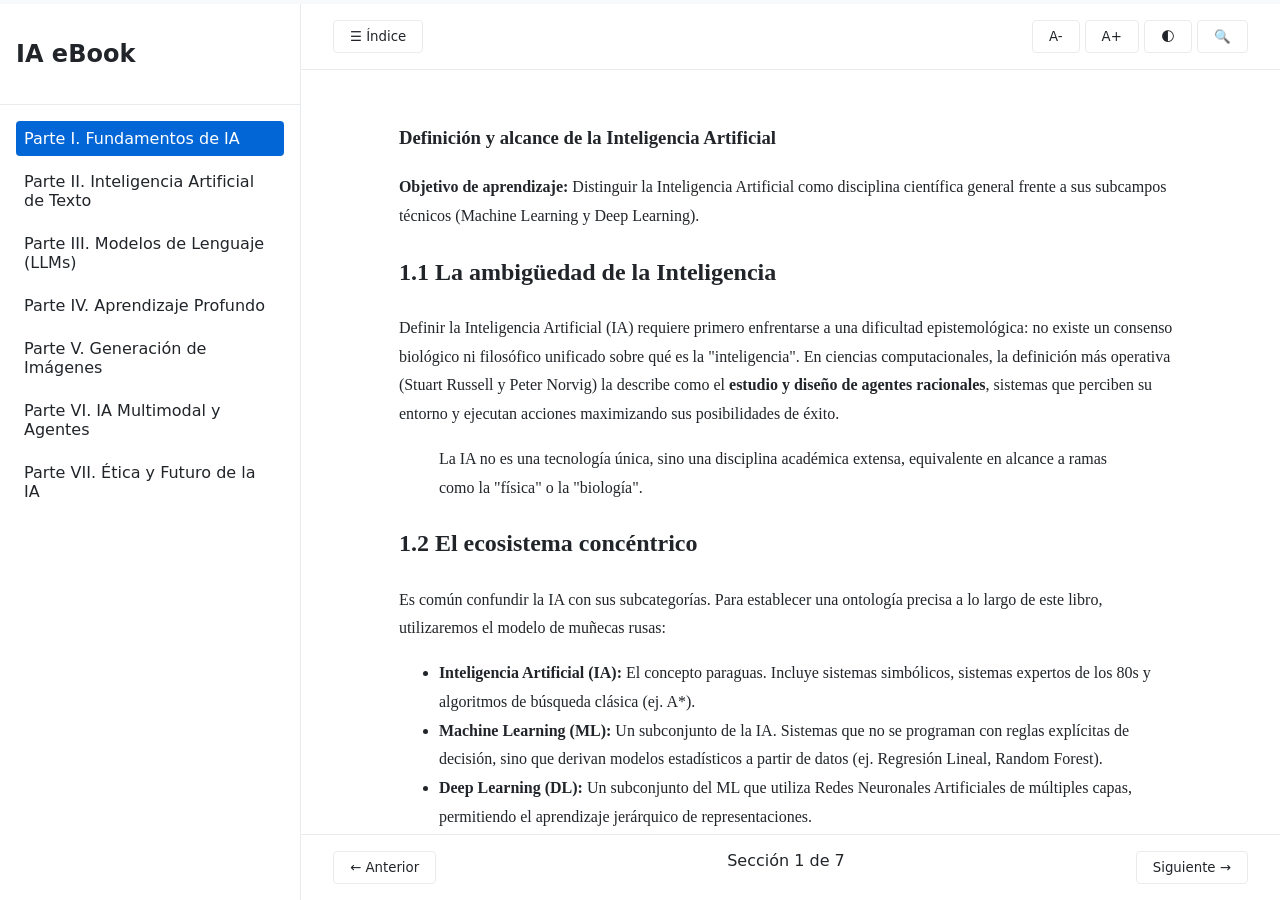
==== index.html @ 1966a377 "Add files via upload" ====
<!DOCTYPE html>
<html lang="es">
<head>
    <meta charset="UTF-8">
    <meta name="viewport" content="width=device-width, initial-scale=1.0">
    <title>Inteligencia Artificial: De LLMs a Sistemas Cognitivos</title>
    <link rel="stylesheet" href="css/variables.css">
    <link rel="stylesheet" href="css/layout.css">
</head>
<body>
    <!-- Barra de progreso superior -->
    <div id="reading-progress-bar"></div>

    <div class="app-container">
        <!-- Panel lateral: Navegación -->
        <aside id="sidebar" class="sidebar">
            <div class="sidebar-header">
                <h2>IA eBook</h2>
                <button id="close-sidebar" class="mobile-only" aria-label="Cerrar menú">×</button>
            </div>
            <nav id="toc-nav" aria-label="Índice de contenidos">
                <!-- Se inyecta dinámicamente vía app.js -->
                <ul id="toc-list"></ul>
            </nav>
        </aside>

        <!-- Contenedor Principal -->
        <main class="main-content">
            <!-- Cabecera de controles -->
            <header class="top-bar">
                <div class="left-controls">
                    <button id="toggle-sidebar" aria-label="Abrir menú">☰ Índice</button>
                </div>
                <div class="right-controls">
                    <button id="btn-font-decrease" aria-label="Reducir letra">A-</button>
                    <button id="btn-font-increase" aria-label="Aumentar letra">A+</button>
                    <button id="btn-theme" aria-label="Alternar modo oscuro">🌓</button>
                    <button id="btn-search" aria-label="Buscar">🔍</button>
                </div>
            </header>

            <!-- Área donde se cargan los capítulos -->
            <article id="reader-view" class="reader-view" aria-live="polite">
                <!-- Contenido dinámico -->
                <div class="loader">Cargando contenido...</div>
            </article>

            <!-- Controles de paginación inferiores -->
            <nav class="bottom-nav">
                <button id="btn-prev" disabled>← Anterior</button>
                <span id="chapter-indicator">Capítulo - / -</span>
                <button id="btn-next" disabled>Siguiente →</button>
            </nav>
        </main>
    </div>

    <script type="module" src="js/app.js"></script>
    <div id="search-modal" class="modal" aria-hidden="true" style="display: none;">
        <div class="modal-content">
            <header class="modal-header">
                <h2>Buscar en el libro</h2>
                <button id="btn-close-search" aria-label="Cerrar búsqueda">×</button>
            </header>
            <div class="search-body">
                <input type="search" id="search-input" placeholder="Ej. Redes Neuronales, Embedding..." autocomplete="off">
                <div id="search-status" class="search-status"></div>
                <ul id="search-results" class="search-results-list" aria-live="polite"></ul>
            </div>
        </div>
    </div>
    <!-- Modal/Tarjeta de Glosario Interactivo -->
    <div id="glossary-modal" class="modal" aria-hidden="true" style="display: none; z-index: 2050;">
        <div class="modal-content glossary-card">
            <header class="modal-header">
                <h2 id="glossary-term-title">Término</h2>
                <button id="btn-close-glossary" aria-label="Cerrar definición">×</button>
            </header>
            <div class="glossary-body">
                <div class="def-level def-simple">
                    <span class="def-badge">Sencillo</span>
                    <p id="glossary-simple"></p>
                </div>
                <div class="def-level def-tech">
                    <span class="def-badge badge-tech">Técnico</span>
                    <p id="glossary-tech"></p>
                </div>
                <div class="def-level def-example">
                    <strong>Ejemplo:</strong> <span id="glossary-example"></span>
                </div>
            </div>
        </div>
    </div>
</body>
</html>
---- css/variables.css ----
:root {
    /* Paleta Clara (Por defecto) */
    --bg-app: #f8f9fa;
    --bg-sidebar: #ffffff;
    --bg-content: #ffffff;
    --text-main: #212529;
    --text-muted: #6c757d;
    --accent-color: #0366d6;
    --border-color: #e9ecef;
    --progress-bg: #e1e4e8;
    
    /* Tipografía */
    --font-ui: 'Inter', system-ui, -apple-system, sans-serif;
    --font-reading: 'Merriweather', 'Georgia', serif;
    --font-code: 'Fira Code', 'Consolas', monospace;
    
    /* Variables reactivas */
    --base-font-size: 16px;
    --transition-speed: 0.3s;
}

/* Modo Oscuro */
[data-theme="dark"] {
    --bg-app: #0d1117;
    --bg-sidebar: #161b22;
    --bg-content: #0d1117;
    --text-main: #c9d1d9;
    --text-muted: #8b949e;
    --accent-color: #58a6ff;
    --border-color: #30363d;
    --progress-bg: #21262d;
}

html {
    font-size: var(--base-font-size);
    scroll-behavior: smooth;
}

@media (prefers-reduced-motion: reduce) {
    * {
        animation-duration: 0.01ms !important;
        transition-duration: 0.01ms !important;
        scroll-behavior: auto !important;
    }
}
---- css/layout.css ----
body {
    margin: 0;
    padding: 0;
    font-family: var(--font-ui);
    background-color: var(--bg-app);
    color: var(--text-main);
    display: flex;
    flex-direction: column;
    height: 100vh;
    overflow: hidden;
}

#reading-progress-bar {
    height: 4px;
    background: var(--accent-color);
    width: 0%;
    transition: width 0.2s ease;
    z-index: 1000;
}

.app-container {
    display: flex;
    flex: 1;
    overflow: hidden;
}

.sidebar {
    width: 300px;
    background-color: var(--bg-sidebar);
    border-right: 1px solid var(--border-color);
    display: flex;
    flex-direction: column;
    transition: transform var(--transition-speed);
}

.sidebar-header {
    padding: 1rem;
    border-bottom: 1px solid var(--border-color);
}

#toc-nav {
    overflow-y: auto;
    padding: 1rem;
}

#toc-list {
    list-style: none;
    padding: 0;
    margin: 0;
}

#toc-list li {
    margin-bottom: 0.5rem;
}

#toc-list a {
    text-decoration: none;
    color: var(--text-main);
    display: block;
    padding: 0.5rem;
    border-radius: 4px;
}

#toc-list a:hover, #toc-list a.active {
    background-color: var(--accent-color);
    color: #fff;
}

.main-content {
    flex: 1;
    display: flex;
    flex-direction: column;
    position: relative;
}

.top-bar {
    display: flex;
    justify-content: space-between;
    padding: 1rem 2rem;
    background-color: var(--bg-content);
    border-bottom: 1px solid var(--border-color);
}

button {
    background: none;
    border: 1px solid var(--border-color);
    color: var(--text-main);
    padding: 0.5rem 1rem;
    cursor: pointer;
    border-radius: 4px;
    font-family: var(--font-ui);
}

button:hover { background-color: var(--border-color); }

.reader-view {
    flex: 1;
    overflow-y: auto;
    padding: 2rem 10%;
    font-family: var(--font-reading);
    line-height: 1.8;
    background-color: var(--bg-content);
}

.bottom-nav {
    padding: 1rem 2rem;
    display: flex;
    justify-content: space-between;
    background-color: var(--bg-content);
    border-top: 1px solid var(--border-color);
}

/* Responsividad */
.mobile-only { display: none; }
@media (max-width: 768px) {
    .sidebar {
        position: absolute;
        height: 100%;
        transform: translateX(-100%);
        z-index: 500;
    }
    .sidebar.open { transform: translateX(0); }
    .mobile-only { display: block; }
    .reader-view { padding: 1.5rem 1rem; }
    /* Animación de entrada para el contenido del capítulo */
@keyframes fadeSlideUp {
    from {
        opacity: 0;
        transform: translateY(20px);
    }
    to {
        opacity: 1;
        transform: translateY(0);
    }
}

/* Aplicamos la animación a las secciones del capítulo con un ligero retraso en cascada */
.chapter-content header {
    animation: fadeSlideUp 0.6s ease-out forwards;
}

.chapter-content section {
    opacity: 0;
    animation: fadeSlideUp 0.6s ease-out forwards;
}

.chapter-content section:nth-of-type(1) { animation-delay: 0.1s; }
.chapter-content section:nth-of-type(2) { animation-delay: 0.2s; }
.chapter-content section:nth-of-type(3) { animation-delay: 0.3s; }
}
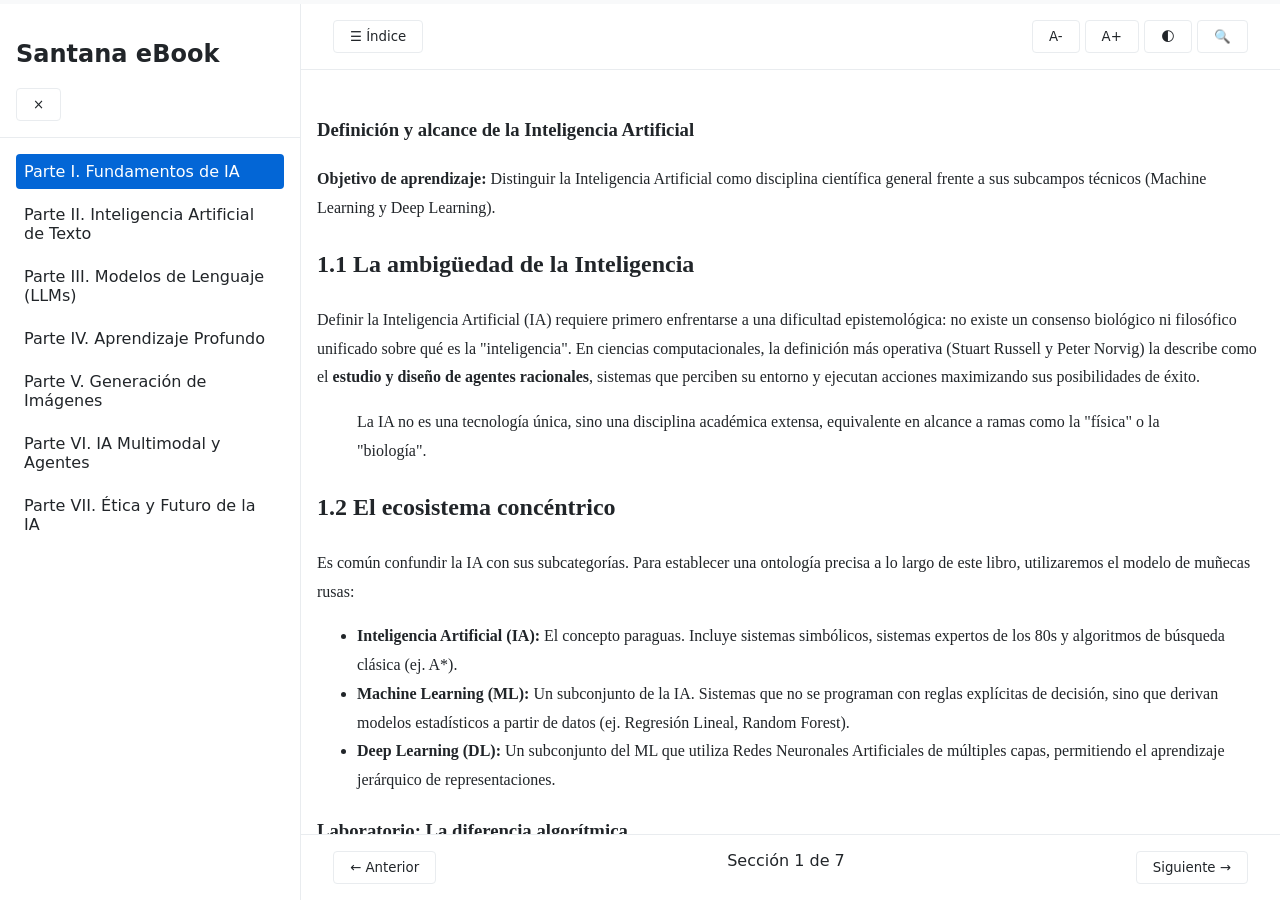
==== commit 0069a21f: "Change sidebar title in index.html Updated sidebar title from 'IA eBook' to 'Santana eBook'." ====
--- a/index.html
+++ b/index.html
@@ -15,7 +15,7 @@
         <!-- Panel lateral: Navegación -->
         <aside id="sidebar" class="sidebar">
             <div class="sidebar-header">
-                <h2>IA eBook</h2>
+                <h2>Santana eBook</h2>
                 <button id="close-sidebar" class="mobile-only" aria-label="Cerrar menú">×</button>
             </div>
             <nav id="toc-nav" aria-label="Índice de contenidos">
@@ -91,4 +91,4 @@
         </div>
     </div>
 </body>
-</html>+</html>
--- a/css/layout.css
+++ b/css/layout.css
@@ -114,11 +114,17 @@
 .mobile-only { display: none; }
 @media (max-width: 768px) {
     .sidebar {
-        position: absolute;
-        height: 100%;
         transform: translateX(-100%);
-        z-index: 500;
+        transition: transform 0.3s ease-in-out;
+        position: fixed;
+        z-index: 1000;
     }
+    
+    .sidebar.show-sidebar {
+        transform: translateX(0);
+        box-shadow: 4px 0 15px rgba(0,0,0,0.5);
+    }
+}
     .sidebar.open { transform: translateX(0); }
     .mobile-only { display: block; }
     .reader-view { padding: 1.5rem 1rem; }
@@ -147,4 +153,4 @@
 .chapter-content section:nth-of-type(1) { animation-delay: 0.1s; }
 .chapter-content section:nth-of-type(2) { animation-delay: 0.2s; }
 .chapter-content section:nth-of-type(3) { animation-delay: 0.3s; }
-}+}
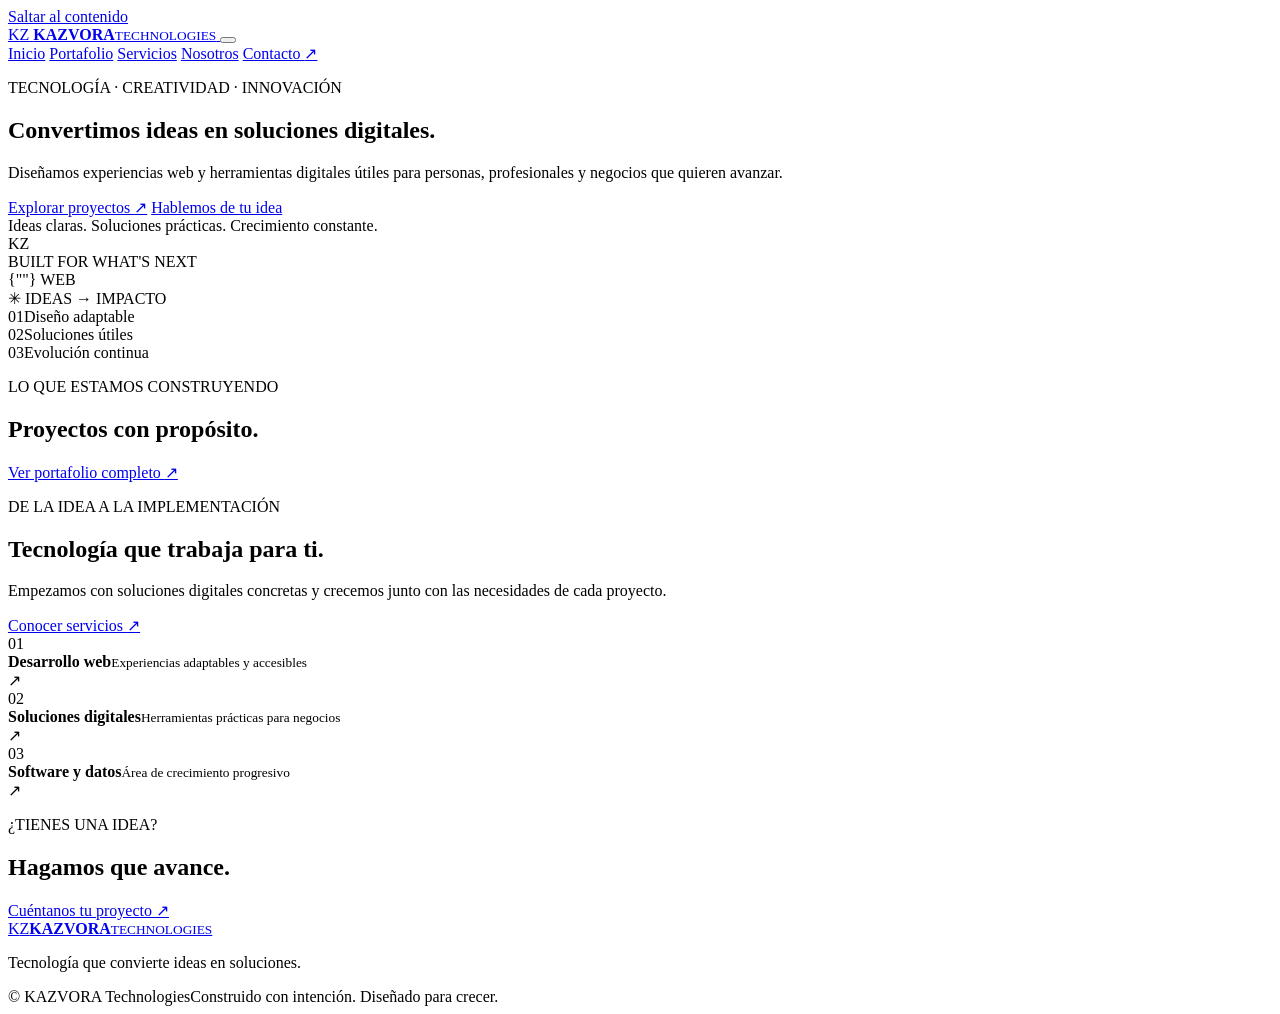
==== commit d58cfcdf: "Add files via upload" ====
--- a/index.html
+++ b/index.html
@@ -1,94 +1,95 @@
-<!DOCTYPE html>
-<html lang="es">
-<head>
-    <meta charset="UTF-8">
-    <meta name="viewport" content="width=device-width, initial-scale=1.0">
-    <title>Inteligencia Artificial: De LLMs a Sistemas Cognitivos</title>
-    <link rel="stylesheet" href="css/variables.css">
-    <link rel="stylesheet" href="css/layout.css">
-</head>
-<body>
-    <!-- Barra de progreso superior -->
-    <div id="reading-progress-bar"></div>
-
-    <div class="app-container">
-        <!-- Panel lateral: Navegación -->
-        <aside id="sidebar" class="sidebar">
-            <div class="sidebar-header">
-                <h2>Santana eBook</h2>
-                <button id="close-sidebar" class="mobile-only" aria-label="Cerrar menú">×</button>
-            </div>
-            <nav id="toc-nav" aria-label="Índice de contenidos">
-                <!-- Se inyecta dinámicamente vía app.js -->
-                <ul id="toc-list"></ul>
-            </nav>
-        </aside>
-
-        <!-- Contenedor Principal -->
-        <main class="main-content">
-            <!-- Cabecera de controles -->
-            <header class="top-bar">
-                <div class="left-controls">
-                    <button id="toggle-sidebar" aria-label="Abrir menú">☰ Índice</button>
-                </div>
-                <div class="right-controls">
-                    <button id="btn-font-decrease" aria-label="Reducir letra">A-</button>
-                    <button id="btn-font-increase" aria-label="Aumentar letra">A+</button>
-                    <button id="btn-theme" aria-label="Alternar modo oscuro">🌓</button>
-                    <button id="btn-search" aria-label="Buscar">🔍</button>
-                </div>
-            </header>
-
-            <!-- Área donde se cargan los capítulos -->
-            <article id="reader-view" class="reader-view" aria-live="polite">
-                <!-- Contenido dinámico -->
-                <div class="loader">Cargando contenido...</div>
-            </article>
-
-            <!-- Controles de paginación inferiores -->
-            <nav class="bottom-nav">
-                <button id="btn-prev" disabled>← Anterior</button>
-                <span id="chapter-indicator">Capítulo - / -</span>
-                <button id="btn-next" disabled>Siguiente →</button>
-            </nav>
-        </main>
-    </div>
-
-    <script type="module" src="js/app.js"></script>
-    <div id="search-modal" class="modal" aria-hidden="true" style="display: none;">
-        <div class="modal-content">
-            <header class="modal-header">
-                <h2>Buscar en el libro</h2>
-                <button id="btn-close-search" aria-label="Cerrar búsqueda">×</button>
-            </header>
-            <div class="search-body">
-                <input type="search" id="search-input" placeholder="Ej. Redes Neuronales, Embedding..." autocomplete="off">
-                <div id="search-status" class="search-status"></div>
-                <ul id="search-results" class="search-results-list" aria-live="polite"></ul>
-            </div>
-        </div>
-    </div>
-    <!-- Modal/Tarjeta de Glosario Interactivo -->
-    <div id="glossary-modal" class="modal" aria-hidden="true" style="display: none; z-index: 2050;">
-        <div class="modal-content glossary-card">
-            <header class="modal-header">
-                <h2 id="glossary-term-title">Término</h2>
-                <button id="btn-close-glossary" aria-label="Cerrar definición">×</button>
-            </header>
-            <div class="glossary-body">
-                <div class="def-level def-simple">
-                    <span class="def-badge">Sencillo</span>
-                    <p id="glossary-simple"></p>
-                </div>
-                <div class="def-level def-tech">
-                    <span class="def-badge badge-tech">Técnico</span>
-                    <p id="glossary-tech"></p>
-                </div>
-                <div class="def-level def-example">
-                    <strong>Ejemplo:</strong> <span id="glossary-example"></span>
-                </div>
-            </div>
-        </div>
-    </div>
-</body>
-</html>
+<!doctype html>
+<html lang="es">
+<head>
+  <meta charset="utf-8">
+  <meta name="viewport" content="width=device-width, initial-scale=1">
+  <meta name="theme-color" content="#0b0d10">
+  <meta name="description" content="KAZVORA Technologies: desarrollo web y soluciones digitales para convertir ideas en soluciones.">
+  <title>KAZVORA Technologies | Tecnología que convierte ideas en soluciones</title>
+  <link rel="icon" href="assets/icons/favicon.svg" type="image/svg+xml">
+  <link rel="stylesheet" href="css/styles.css">
+  <script src="js/projects.js" defer></script>
+  <script src="js/main.js" defer></script>
+</head>
+<body>
+  <a class="skip-link" href="#contenido">Saltar al contenido</a>
+  <header class="site-header">
+    <a class="brand" href="index.html" aria-label="KAZVORA Technologies, inicio">
+      <span class="brand-mark" aria-hidden="true">K<span>Z</span></span>
+      <span class="brand-copy"><strong>KAZVORA</strong><small>TECHNOLOGIES</small></span>
+    </a>
+    <button class="menu-toggle" aria-expanded="false" aria-controls="main-nav" aria-label="Abrir menú">
+      <span></span><span></span><span></span>
+    </button>
+    <nav id="main-nav" class="main-nav" aria-label="Navegación principal">
+      <a class="active" href="index.html">Inicio</a>
+      <a href="portafolio.html">Portafolio</a>
+      <a href="servicios.html">Servicios</a>
+      <a href="nosotros.html">Nosotros</a>
+      <a class="nav-contact" href="contacto.html">Contacto <span aria-hidden="true">↗</span></a>
+    </nav>
+  </header>
+
+  <main id="contenido">
+    <section class="hero section-wrap">
+      <div class="hero-copy">
+        <p class="eyebrow"><span class="status-dot"></span> TECNOLOGÍA · CREATIVIDAD · INNOVACIÓN</p>
+        <h1>Convertimos ideas en <span class="gradient-text">soluciones digitales.</span></h1>
+        <p class="hero-lead">Diseñamos experiencias web y herramientas digitales útiles para personas, profesionales y negocios que quieren avanzar.</p>
+        <div class="hero-actions">
+          <a class="button button-primary" href="portafolio.html">Explorar proyectos <span aria-hidden="true">↗</span></a>
+          <a class="button button-secondary" href="contacto.html">Hablemos de tu idea</a>
+        </div>
+        <div class="hero-note"><span class="note-line"></span><span>Ideas claras. Soluciones prácticas. Crecimiento constante.</span></div>
+      </div>
+      <div class="hero-art" aria-label="Ilustración abstracta de la identidad tecnológica de KAZVORA">
+        <div class="orbit orbit-one"></div><div class="orbit orbit-two"></div>
+        <div class="art-glow"></div>
+        <div class="monogram"><span>K</span><i></i><span>Z</span></div>
+        <div class="art-caption"><span class="caption-dot"></span> BUILT FOR WHAT'S NEXT</div>
+        <div class="floating-chip chip-top"><span class="chip-symbol">{"</>"}</span> WEB</div>
+        <div class="floating-chip chip-bottom"><span class="chip-symbol">✳</span> IDEAS → IMPACTO</div>
+      </div>
+    </section>
+
+    <section class="trust-strip" aria-label="Principios de trabajo">
+      <div><span class="strip-number">01</span><span>Diseño adaptable</span></div>
+      <div><span class="strip-number">02</span><span>Soluciones útiles</span></div>
+      <div><span class="strip-number">03</span><span>Evolución continua</span></div>
+    </section>
+
+    <section class="section-wrap section-block">
+      <div class="section-heading">
+        <div><p class="eyebrow">LO QUE ESTAMOS CONSTRUYENDO</p><h2>Proyectos con <span class="gradient-text">propósito.</span></h2></div>
+        <a class="text-link" href="portafolio.html">Ver portafolio completo <span aria-hidden="true">↗</span></a>
+      </div>
+      <div id="featured-projects" class="project-grid" aria-live="polite"></div>
+    </section>
+
+    <section class="section-wrap services-band">
+      <div class="services-band-copy">
+        <p class="eyebrow">DE LA IDEA A LA IMPLEMENTACIÓN</p>
+        <h2>Tecnología que trabaja para ti.</h2>
+        <p>Empezamos con soluciones digitales concretas y crecemos junto con las necesidades de cada proyecto.</p>
+        <a class="button button-primary" href="servicios.html">Conocer servicios <span aria-hidden="true">↗</span></a>
+      </div>
+      <div class="capability-list">
+        <div><span class="cap-icon cap-red">01</span><div><strong>Desarrollo web</strong><small>Experiencias adaptables y accesibles</small></div><span class="cap-arrow">↗</span></div>
+        <div><span class="cap-icon cap-blue">02</span><div><strong>Soluciones digitales</strong><small>Herramientas prácticas para negocios</small></div><span class="cap-arrow">↗</span></div>
+        <div><span class="cap-icon cap-pink">03</span><div><strong>Software y datos</strong><small>Área de crecimiento progresivo</small></div><span class="cap-arrow">↗</span></div>
+      </div>
+    </section>
+
+    <section class="section-wrap closing-cta">
+      <div><p class="eyebrow">¿TIENES UNA IDEA?</p><h2>Hagamos que <span class="gradient-text">avance.</span></h2></div>
+      <a class="button button-primary" href="contacto.html">Cuéntanos tu proyecto <span aria-hidden="true">↗</span></a>
+    </section>
+  </main>
+
+  <footer class="site-footer">
+    <a class="brand footer-brand" href="index.html"><span class="brand-mark" aria-hidden="true">K<span>Z</span></span><span class="brand-copy"><strong>KAZVORA</strong><small>TECHNOLOGIES</small></span></a>
+    <p>Tecnología que convierte ideas en soluciones.</p>
+    <div class="footer-bottom"><span>© <span id="year"></span> KAZVORA Technologies</span><span>Construido con intención. Diseñado para crecer.</span></div>
+  </footer>
+</body>
+</html>
